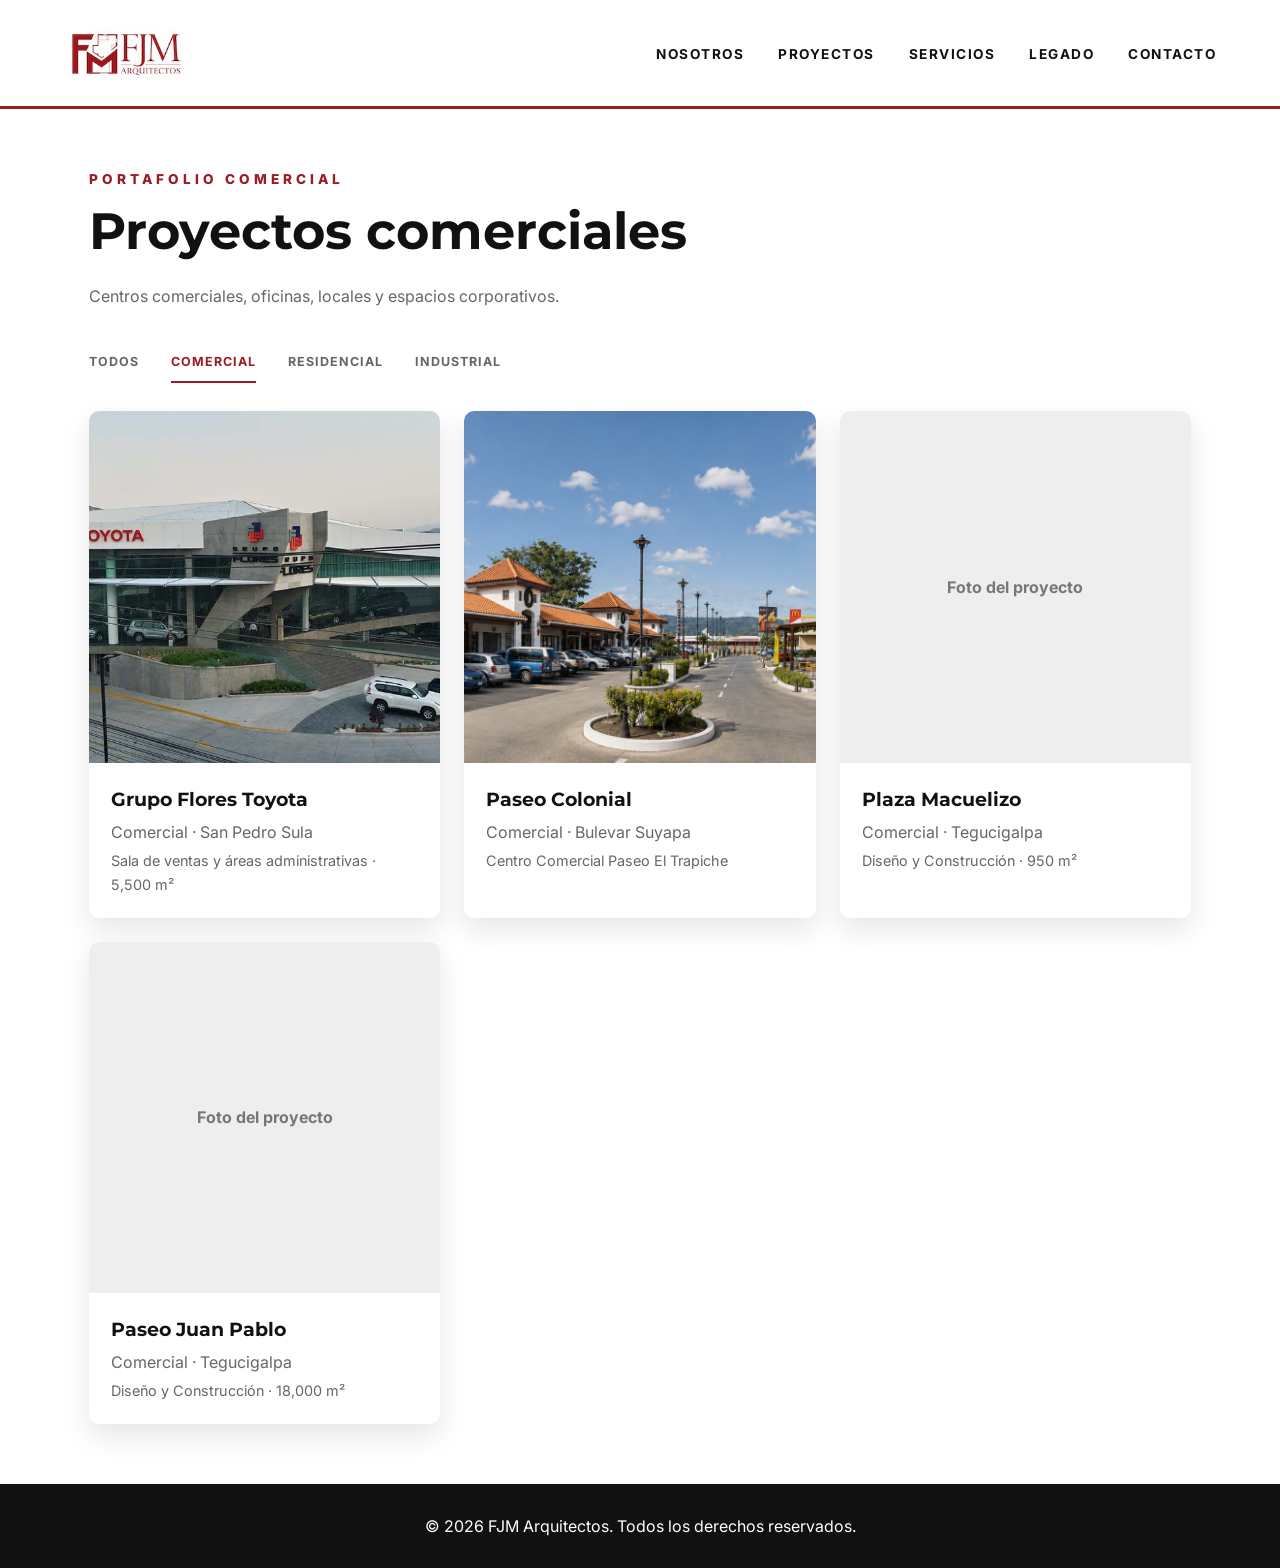
==== proyectos-comerciales.html @ feabc7e6 "Add files via upload" ====
<!DOCTYPE html>
<html lang="es">
<head>
  <meta charset="UTF-8" />
  <meta name="viewport" content="width=device-width, initial-scale=1.0" />
  <title>Proyectos Comerciales | FJM Arquitectos</title>
  <link rel="stylesheet" href="styles.css?v=32" />
</head>

<body>
<header class="header">
  <nav class="navbar">
    <a href="index.html#inicio" class="logo">
      <img src="fjmlogo2.jpg" alt="FJM Arquitectos">
    </a>

    <button class="menu-btn" id="menuBtn">☰</button>

    <ul class="nav-links" id="navLinks">
      <li><a href="index.html#nosotros">Nosotros</a></li>
      <li><a href="index.html#proyectos">Proyectos</a></li>
      <li><a href="index.html#servicios">Servicios</a></li>
      <li><a href="index.html#legado">Legado</a></li>
      <li><a href="index.html#contacto">Contacto</a></li>
    </ul>
  </nav>
</header>

<main>
<section class="section project-section">
  <p class="eyebrow">Portafolio comercial</p>
  <h2>Proyectos comerciales</h2>
  <p class="project-intro">Centros comerciales, oficinas, locales y espacios corporativos.</p>

  <div class="filters">
    <a class="filter-btn " href="proyectos.html">Todos</a>
    <a class="filter-btn active" href="proyectos-comerciales.html">Comercial</a>
    <a class="filter-btn " href="proyectos-residenciales.html">Residencial</a>
    <a class="filter-btn " href="proyectos-industriales.html">Industrial</a>
  </div>

  <div class="project-grid">
    <article class="project-card">
      <div class="project-image"><img src="toyota sps-Fotografia.jpg" alt="Grupo Flores Toyota"></div>
      <div class="project-info">
        <h3>Grupo Flores Toyota</h3>
        <p>Comercial · San Pedro Sula</p>
        <span>Sala de ventas y áreas administrativas · 5,500 m²</span>
      </div>
    </article>

    <article class="project-card">
      <div class="project-image"><img src="paseo.png" alt="Paseo Colonial"></div>
      <div class="project-info">
        <h3>Paseo Colonial</h3>
        <p>Comercial · Bulevar Suyapa</p>
        <span>Centro Comercial Paseo El Trapiche</span>
      </div>
    </article>

    <article class="project-card">
      <div class="project-image placeholder">Foto del proyecto</div>
      <div class="project-info">
        <h3>Plaza Macuelizo</h3>
        <p>Comercial · Tegucigalpa</p>
        <span>Diseño y Construcción · 950 m²</span>
      </div>
    </article>

    <article class="project-card">
      <div class="project-image placeholder">Foto del proyecto</div>
      <div class="project-info">
        <h3>Paseo Juan Pablo</h3>
        <p>Comercial · Tegucigalpa</p>
        <span>Diseño y Construcción · 18,000 m²</span>
      </div>
    </article>

  </div>
</section>
</main>

<footer>
  <p>© 2026 FJM Arquitectos. Todos los derechos reservados.</p>
</footer>

<script src="script.js?v=8"></script>
</body>
</html>
---- styles.css ----
@import url('https://fonts.googleapis.com/css2?family=Montserrat:wght@400;500;600;700;800&family=Inter:wght@400;500;600&display=swap');

* {
  box-sizing: border-box;
  margin: 0;
  padding: 0;
}

:root {
  --dark: #111111;
  --gray: #666666;
  --red: #9b1c24;
  --red-dark: #7e151c;
}

html {
  scroll-behavior: smooth;
}

body {
  font-family: 'Inter', Arial, sans-serif;
  color: var(--dark);
  background: white;
  line-height: 1.5;
}

.header {
  position: sticky;
  top: 0;
  z-index: 100;
  background: white;
  border-bottom: 3px solid var(--red);
}

.navbar {
  max-width: 1200px;
  margin: auto;
  padding: 18px 24px;
  display: flex;
  align-items: center;
  justify-content: space-between;
}

.logo img {
  height: 70px;
  width: auto;
  display: block;
}

.nav-links {
  display: flex;
  gap: 34px;
  list-style: none;
}

.nav-links a {
  color: var(--dark);
  text-decoration: none;
  font-size: 0.85rem;
  font-weight: 700;
  letter-spacing: 1.5px;
  text-transform: uppercase;
}

.nav-links a:hover {
  color: var(--red);
}

.menu-btn {
  display: none;
  font-size: 1.8rem;
  background: none;
  border: none;
}

.hero {
  min-height: 88vh;
  display: flex;
  align-items: center;
  padding: 90px 24px;
  background:
    linear-gradient(rgba(0,0,0,.55), rgba(0,0,0,.55)),
    url("toyota sps-Fotografia.jpg");
  background-size: cover;
  background-position: center;
  color: white;
}

.hero-content {
  max-width: 850px;
  margin-left: 12%;
  text-align: left;
}

.eyebrow {
  text-transform: uppercase;
  letter-spacing: 4px;
  color: var(--red);
  font-size: 0.85rem;
  font-weight: 800;
  margin-bottom: 18px;
}

h1, h2, h3, h4 {
  font-family: 'Montserrat', Arial, sans-serif;
}

h1 {
  font-size: clamp(2.8rem, 6vw, 5.2rem);
  line-height: 1.05;
  margin-bottom: 24px;
  font-weight: 800;
}

h2 {
  font-size: clamp(2rem, 4vw, 3.5rem);
  line-height: 1.1;
  margin-bottom: 24px;
}

.hero p {
  max-width: 650px;
  margin: 0 0 30px;
  font-size: 1.05rem;
}

.btn {
  display: inline-block;
  padding: 14px 28px;
  text-decoration: none;
  font-weight: 800;
  margin: 6px 12px 6px 0;
  text-transform: uppercase;
  letter-spacing: 1px;
  font-size: 0.85rem;
}

.primary {
  background: var(--red);
  color: white;
}

.primary:hover {
  background: var(--red-dark);
}

.secondary {
  border: 2px solid white;
  color: white;
}

.secondary:hover {
  background: white;
  color: var(--red);
}

.stats {
  max-width: 1150px;
  margin: -50px auto 70px;
  padding: 0 24px;
  display: grid;
  grid-template-columns: repeat(4, 1fr);
  gap: 18px;
  position: relative;
}

.stats div {
  background: white;
  padding: 28px;
  border-radius: 14px;
  box-shadow: 0 10px 30px rgba(0,0,0,.12);
  border-top: 4px solid var(--red);
}

.stats h2 {
  color: var(--red);
  margin-bottom: 6px;
}

.section {
  max-width: 1150px;
  margin: auto;
  padding: 60px 24px;
}

#nosotros,
#proyectos,
#servicios,
#legado,
#contacto {
  scroll-margin-top: 110px;
}

.split {
  display: grid;
  grid-template-columns: 1fr 1fr;
  gap: 60px;
}

.section p {
  margin-bottom: 14px;
}

.vision-box {
  margin-top: 70px;
  padding: 40px;
  border-left: 4px solid var(--red);
  background: #f7f7f7;
  max-width: 850px;
}

.vision-box h3 {
  font-size: 2rem;
  margin-bottom: 16px;
}

/* PROYECTOS */

.project-intro {
  max-width: 520px;
  color: var(--gray);
}

.filters {
  margin: 35px 0 28px;
}

.filters a,
.filters a:link,
.filters a:visited,
.filters a:hover,
.filters a:active {
  text-decoration: none !important;
}

.filter-btn {
  display: inline-block;
  border: none;
  background: transparent;
  padding: 10px 0;
  margin-right: 28px;
  cursor: pointer;
  font-weight: 700;
  color: var(--gray);
  letter-spacing: 1px;
  text-transform: uppercase;
  font-size: 0.78rem;
  text-decoration: none !important;
  border-bottom: 2px solid transparent;
  transition: color 0.25s ease, border-color 0.25s ease;
}

.filter-btn:hover,
.filter-btn.active {
  color: var(--red);
  border-bottom: 2px solid var(--red);
}

.project-grid {
  display: grid;
  grid-template-columns: repeat(auto-fit, minmax(300px, 1fr));
  gap: 24px;
  align-items: stretch;
}

.project-card {
  background: white;
  border-radius: 10px;
  overflow: hidden;
  box-shadow: 0 12px 28px rgba(0,0,0,.10);
  transition: transform 0.3s ease, box-shadow 0.3s ease;
  height: 100%;
}

.project-card:hover {
  transform: translateY(-7px);
  box-shadow: 0 18px 38px rgba(0,0,0,.16);
}

.project-image {
  width: 100%;
  aspect-ratio: 1 / 1;
  background: #eeeeee;
  display: flex;
  align-items: center;
  justify-content: center;
  color: #777;
  font-weight: 700;
  overflow: hidden;
}

.project-image img {
  width: 100%;
  height: 100%;
  object-fit: cover;
  cursor: pointer;
  display: block;
  transition: transform 0.4s ease, filter 0.4s ease;
}

.project-card:hover .project-image img {
  transform: scale(1.06);
  filter: brightness(1.04);
}

.project-info {
  padding: 22px;
}

.project-info h3 {
  font-size: 1.2rem;
  margin-bottom: 6px;
  color: var(--dark);
}

.project-info p {
  color: var(--gray);
  margin-bottom: 4px;
}

.project-info span {
  color: var(--gray);
  font-size: 0.9rem;
}

.more-projects {
  text-align: center;
  margin-top: 40px;
}

/* SERVICIOS */

.dark {
  max-width: none;
  background: var(--dark);
  color: white;
}

.dark > * {
  max-width: 1150px;
  margin-left: auto;
  margin-right: auto;
}

.service-grid {
  display: grid;
  grid-template-columns: repeat(5, 1fr);
  gap: 18px;
}

.service-grid div {
  background: rgba(255,255,255,.08);
  padding: 22px;
  border-radius: 12px;
  border-top: 3px solid var(--red);
}

.service-grid h3 {
  font-size: 1.1rem;
}

.service-grid p {
  font-size: 0.95rem;
}

/* LEGADO */

.timeline {
  display: grid;
  grid-template-columns: repeat(3, 1fr);
  gap: 22px;
  margin-top: 30px;
}

.timeline div {
  border-left: 3px solid var(--red);
  padding-left: 20px;
}

.timeline span {
  font-size: 2rem;
  font-weight: bold;
  color: var(--red);
}

/* CONTACTO */

.contact {
  text-align: center;
}

.contact .btn {
  margin-top: 20px;
}

footer {
  text-align: center;
  padding: 30px;
  background: var(--dark);
  color: white;
}

/* LIGHTBOX */

.lightbox {
  display: none;
  position: fixed;
  z-index: 9999;
  inset: 0;
  width: 100%;
  height: 100%;
  background: rgba(0,0,0,.9);
  justify-content: center;
  align-items: center;
}

.lightbox-content {
  max-width: 90%;
  max-height: 90%;
  border-radius: 8px;
  animation: zoom .25s ease;
}

.close {
  position: absolute;
  top: 25px;
  right: 40px;
  color: white;
  font-size: 45px;
  cursor: pointer;
  font-weight: bold;
}

@keyframes zoom {
  from {
    transform: scale(.8);
    opacity: 0;
  }

  to {
    transform: scale(1);
    opacity: 1;
  }
}

/* RESPONSIVE */

@media (max-width: 850px) {
  .menu-btn {
    display: block;
  }

  .nav-links {
    display: none;
    position: absolute;
    top: 100px;
    left: 0;
    right: 0;
    background: white;
    flex-direction: column;
    padding: 24px;
  }

  .nav-links.show {
    display: flex;
  }

  .hero-content {
    margin-left: 0;
    text-align: center;
  }

  .hero p {
    margin-left: auto;
    margin-right: auto;
  }

  .stats,
  .split,
  .service-grid,
  .timeline {
    grid-template-columns: 1fr;
  }

  .project-grid {
    grid-template-columns: 1fr;
  }

  .stats {
    margin-top: 20px;
  }

  .logo img {
    height: 55px;
  }
}
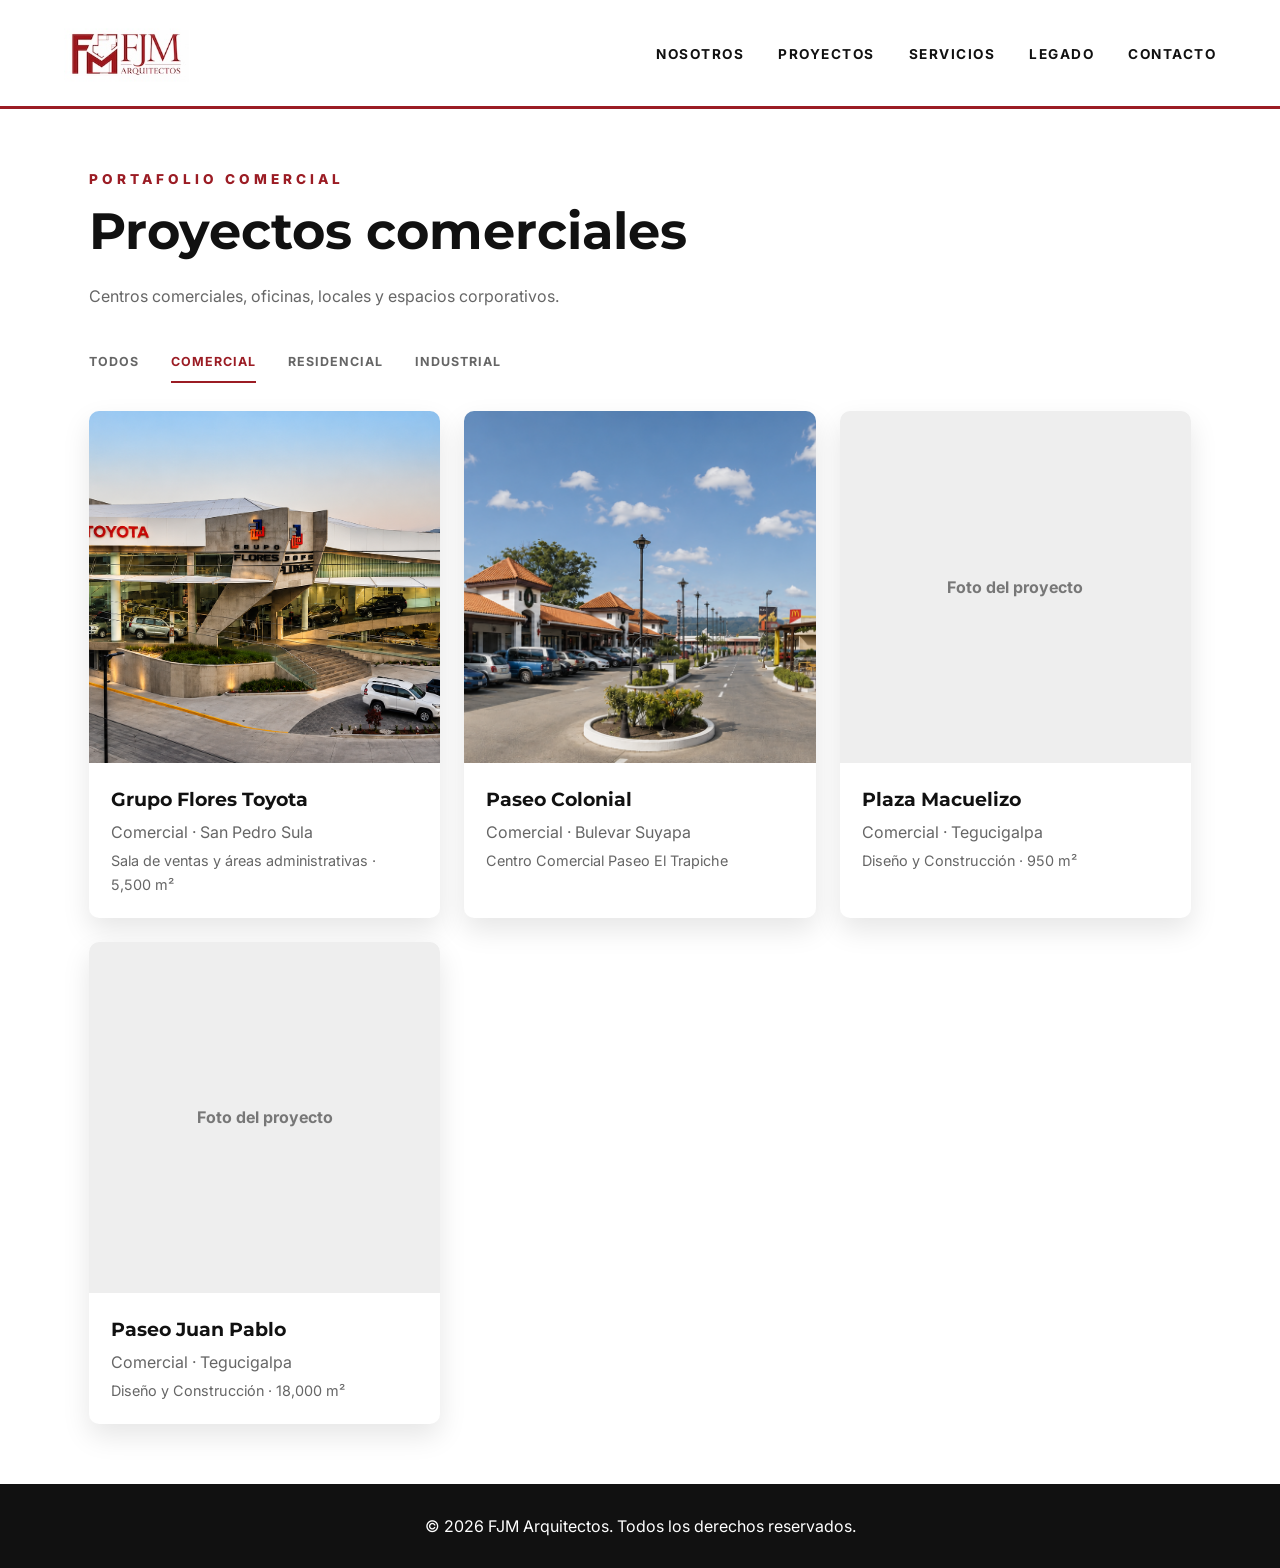
==== commit 2ff2be55: "Update project image for Grupo Flores Toyota" ====
--- a/proyectos-comerciales.html
+++ b/proyectos-comerciales.html
@@ -41,7 +41,7 @@
 
   <div class="project-grid">
     <article class="project-card">
-      <div class="project-image"><img src="toyota sps-Fotografia.jpg" alt="Grupo Flores Toyota"></div>
+      <div class="project-image"><img src="toyota.png" alt="Grupo Flores Toyota"></div>
       <div class="project-info">
         <h3>Grupo Flores Toyota</h3>
         <p>Comercial · San Pedro Sula</p>
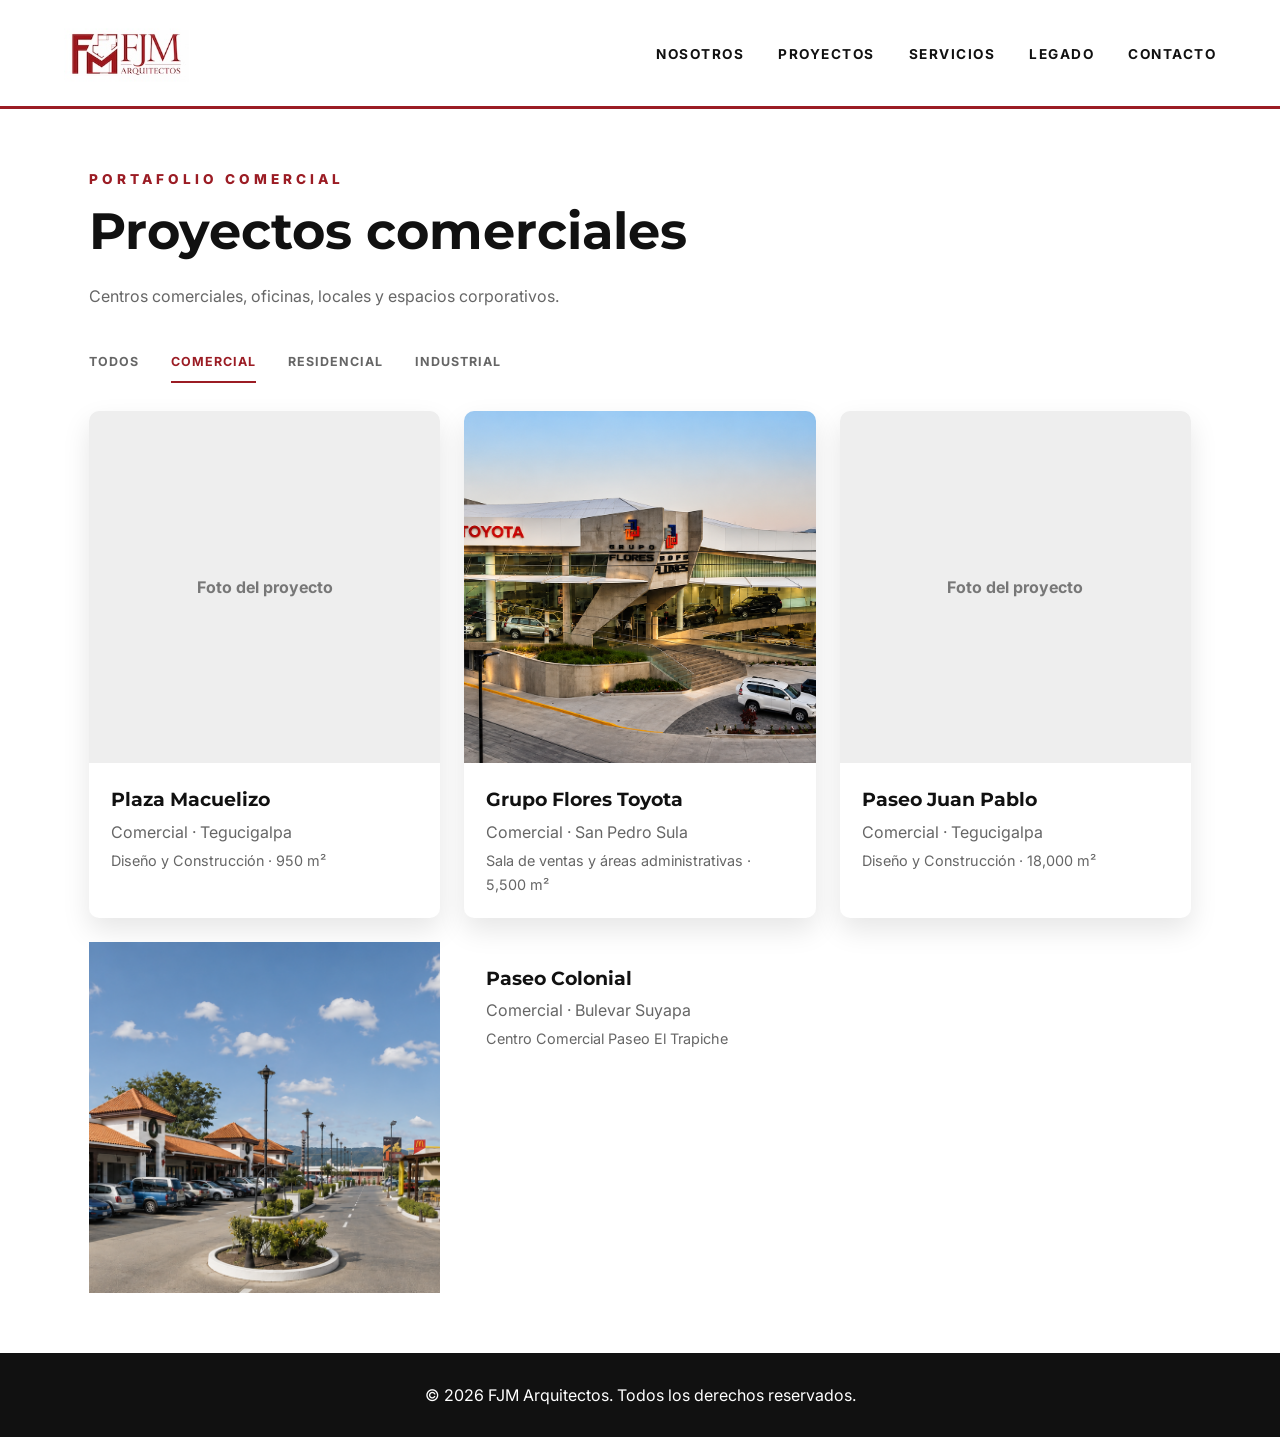
==== commit f45724f1: "Update project listings in proyectos-comerciales.html" ====
--- a/proyectos-comerciales.html
+++ b/proyectos-comerciales.html
@@ -33,15 +33,26 @@
   <p class="project-intro">Centros comerciales, oficinas, locales y espacios corporativos.</p>
 
   <div class="filters">
-    <a class="filter-btn " href="proyectos.html">Todos</a>
+    <a class="filter-btn" href="proyectos.html">Todos</a>
     <a class="filter-btn active" href="proyectos-comerciales.html">Comercial</a>
-    <a class="filter-btn " href="proyectos-residenciales.html">Residencial</a>
-    <a class="filter-btn " href="proyectos-industriales.html">Industrial</a>
+    <a class="filter-btn" href="proyectos-residenciales.html">Residencial</a>
+    <a class="filter-btn" href="proyectos-industriales.html">Industrial</a>
   </div>
 
   <div class="project-grid">
+       <article class="project-card">
+      <div class="project-image placeholder">Foto del proyecto</div>
+      <div class="project-info">
+        <h3>Plaza Macuelizo</h3>
+        <p>Comercial · Tegucigalpa</p>
+        <span>Diseño y Construcción · 950 m²</span>
+      </div>
+    </article>
+    
     <article class="project-card">
-      <div class="project-image"><img src="toyota.png" alt="Grupo Flores Toyota"></div>
+      <div class="project-image">
+        <img src="toyota.png" alt="Grupo Flores Toyota" class="clickable-project-img">
+      </div>
       <div class="project-info">
         <h3>Grupo Flores Toyota</h3>
         <p>Comercial · San Pedro Sula</p>
@@ -49,23 +60,6 @@
       </div>
     </article>
 
-    <article class="project-card">
-      <div class="project-image"><img src="paseo.png" alt="Paseo Colonial"></div>
-      <div class="project-info">
-        <h3>Paseo Colonial</h3>
-        <p>Comercial · Bulevar Suyapa</p>
-        <span>Centro Comercial Paseo El Trapiche</span>
-      </div>
-    </article>
-
-    <article class="project-card">
-      <div class="project-image placeholder">Foto del proyecto</div>
-      <div class="project-info">
-        <h3>Plaza Macuelizo</h3>
-        <p>Comercial · Tegucigalpa</p>
-        <span>Diseño y Construcción · 950 m²</span>
-      </div>
-    </article>
 
     <article class="project-card">
       <div class="project-image placeholder">Foto del proyecto</div>
@@ -73,17 +67,51 @@
         <h3>Paseo Juan Pablo</h3>
         <p>Comercial · Tegucigalpa</p>
         <span>Diseño y Construcción · 18,000 m²</span>
+        <article class="project-card">
       </div>
     </article>
-
+    
+          <div class="project-image">
+        <img src="paseo.png" alt="Paseo Colonial" class="clickable-project-img">
+      </div>
+      <div class="project-info">
+        <h3>Paseo Colonial</h3>
+        <p>Comercial · Bulevar Suyapa</p>
+        <span>Centro Comercial Paseo El Trapiche</span>
+      </div>
+    </article>
+   
   </div>
 </section>
 </main>
+
+<div id="projectModal">
+  <img id="projectModalImg" src="" alt="">
+</div>
 
 <footer>
   <p>© 2026 FJM Arquitectos. Todos los derechos reservados.</p>
 </footer>
 
 <script src="script.js?v=8"></script>
+
+<script>
+const projectModal = document.getElementById("projectModal");
+const projectModalImg = document.getElementById("projectModalImg");
+const clickableImages = document.querySelectorAll(".clickable-project-img");
+
+clickableImages.forEach(img => {
+  img.addEventListener("click", function () {
+    projectModalImg.src = this.src;
+    projectModal.classList.add("active");
+  });
+});
+
+projectModal.addEventListener("click", function () {
+  projectModal.classList.remove("active");
+  projectModalImg.src = "";
+});
+</script>
+
 </body>
 </html>
--- a/styles.css
+++ b/styles.css
@@ -73,21 +73,23 @@
   border: none;
 }
 
+/* HERO */
+
 .hero {
-  min-height: 88vh;
+  min-height: 75vh;
   display: flex;
   align-items: center;
   padding: 90px 24px;
   background:
-    linear-gradient(rgba(0,0,0,.55), rgba(0,0,0,.55)),
-    url("toyota sps-Fotografia.jpg");
+    linear-gradient(rgba(0,0,0,.38), rgba(0,0,0,.38)),
+    url("heroo.png");
   background-size: cover;
-  background-position: center;
+  background-position: 65% center;
   color: white;
 }
 
 .hero-content {
-  max-width: 850px;
+  max-width: 780px;
   margin-left: 12%;
   text-align: left;
 }
@@ -106,7 +108,7 @@
 }
 
 h1 {
-  font-size: clamp(2.8rem, 6vw, 5.2rem);
+  font-size: clamp(2.6rem, 5.5vw, 5rem);
   line-height: 1.05;
   margin-bottom: 24px;
   font-weight: 800;
@@ -154,6 +156,8 @@
   color: var(--red);
 }
 
+/* STATS */
+
 .stats {
   max-width: 1150px;
   margin: -50px auto 70px;
@@ -176,6 +180,8 @@
   color: var(--red);
   margin-bottom: 6px;
 }
+
+/* SECTIONS */
 
 .section {
   max-width: 1150px;
@@ -293,7 +299,7 @@
   width: 100%;
   height: 100%;
   object-fit: cover;
-  cursor: pointer;
+  cursor: zoom-in;
   display: block;
   transition: transform 0.4s ease, filter 0.4s ease;
 }
@@ -313,13 +319,16 @@
   color: var(--dark);
 }
 
-.project-info p {
-  color: var(--gray);
-  margin-bottom: 4px;
-}
-
+.project-info p,
 .project-info span {
   color: var(--gray);
+}
+
+.project-info p {
+  margin-bottom: 4px;
+}
+
+.project-info span {
   font-size: 0.9rem;
 }
 
@@ -402,23 +411,34 @@
 
 /* LIGHTBOX */
 
-.lightbox {
+.lightbox,
+.image-modal,
+#projectModal {
   display: none;
   position: fixed;
-  z-index: 9999;
+  z-index: 99999;
   inset: 0;
   width: 100%;
   height: 100%;
   background: rgba(0,0,0,.9);
   justify-content: center;
   align-items: center;
-}
-
-.lightbox-content {
+  padding: 35px;
+}
+
+.lightbox-content,
+.image-modal img,
+#projectModal img {
   max-width: 90%;
   max-height: 90%;
+  object-fit: contain;
   border-radius: 8px;
   animation: zoom .25s ease;
+}
+
+.image-modal.show,
+#projectModal.active {
+  display: flex;
 }
 
 .close {
@@ -465,6 +485,12 @@
     display: flex;
   }
 
+  .hero {
+    min-height: 78vh;
+    background-position: center;
+    padding: 80px 24px;
+  }
+
   .hero-content {
     margin-left: 0;
     text-align: center;
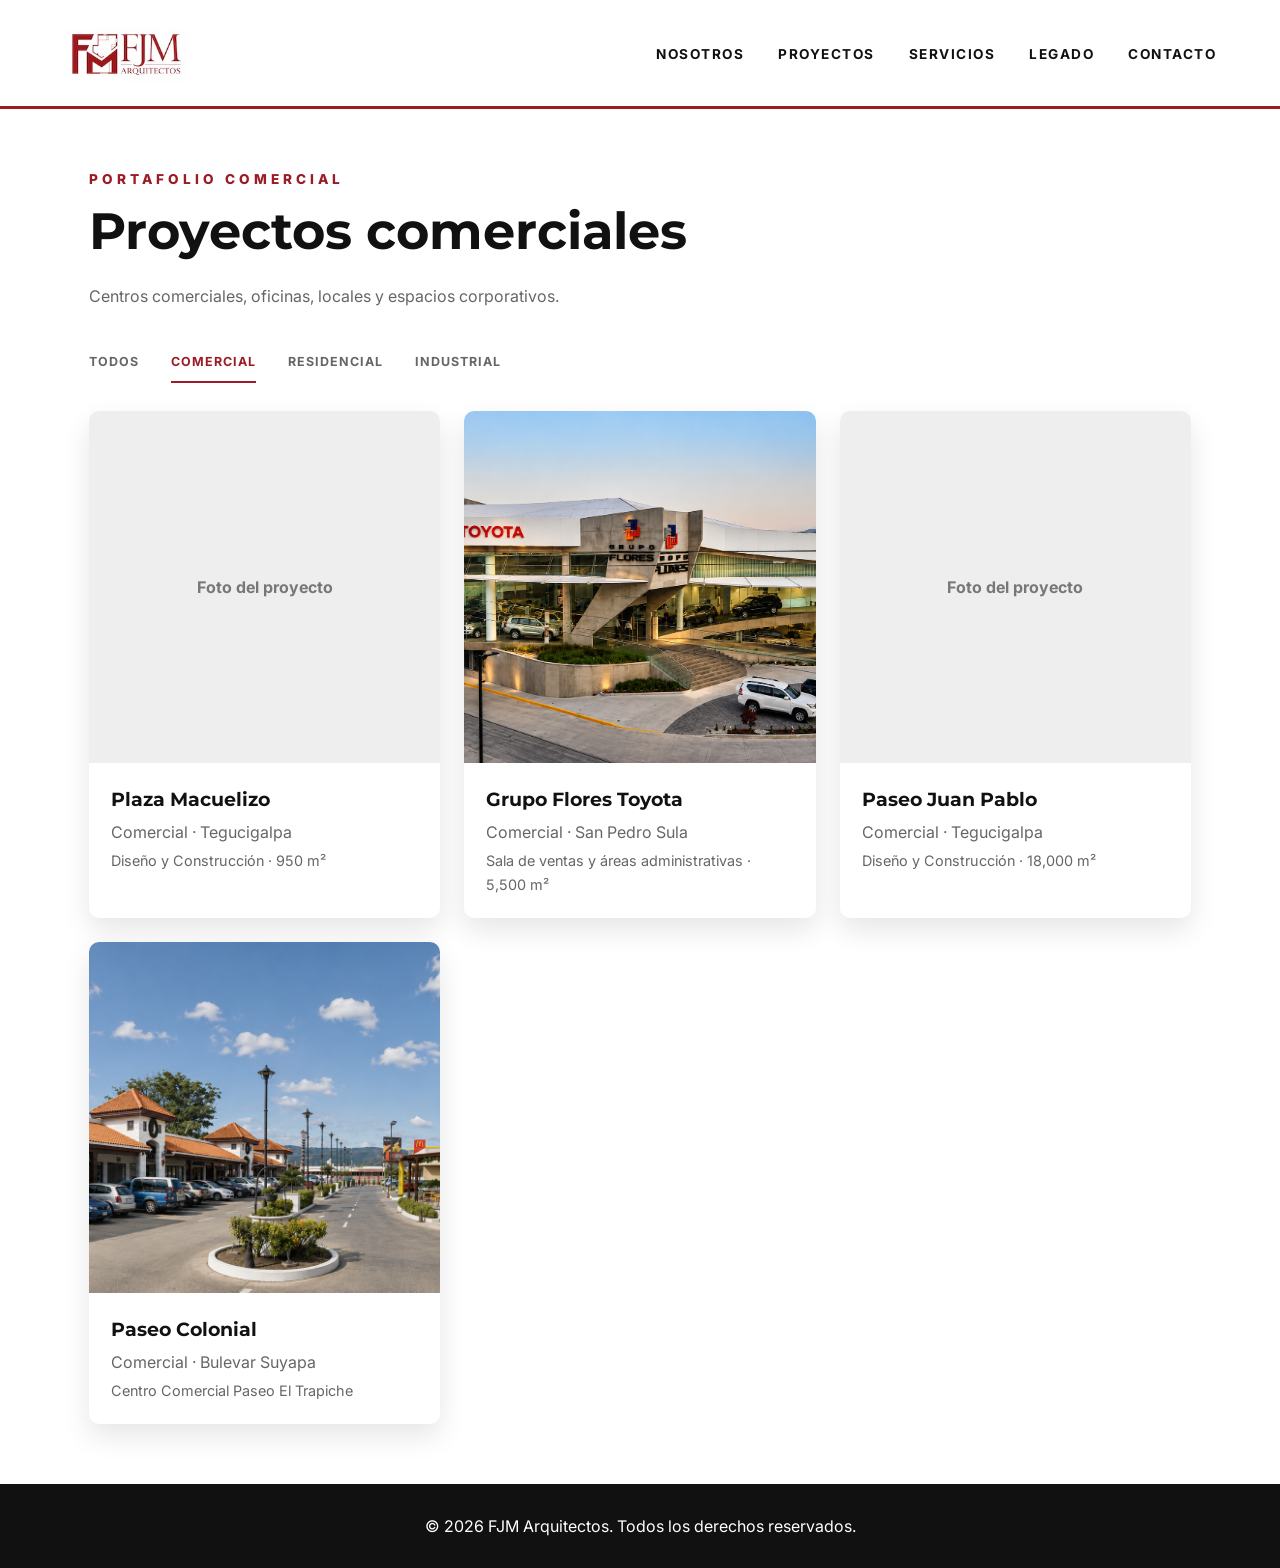
==== commit 6ef8e680: "Move project-card article to correct position" ====
--- a/proyectos-comerciales.html
+++ b/proyectos-comerciales.html
@@ -67,10 +67,10 @@
         <h3>Paseo Juan Pablo</h3>
         <p>Comercial · Tegucigalpa</p>
         <span>Diseño y Construcción · 18,000 m²</span>
-        <article class="project-card">
       </div>
     </article>
-    
+          
+    <article class="project-card">
           <div class="project-image">
         <img src="paseo.png" alt="Paseo Colonial" class="clickable-project-img">
       </div>
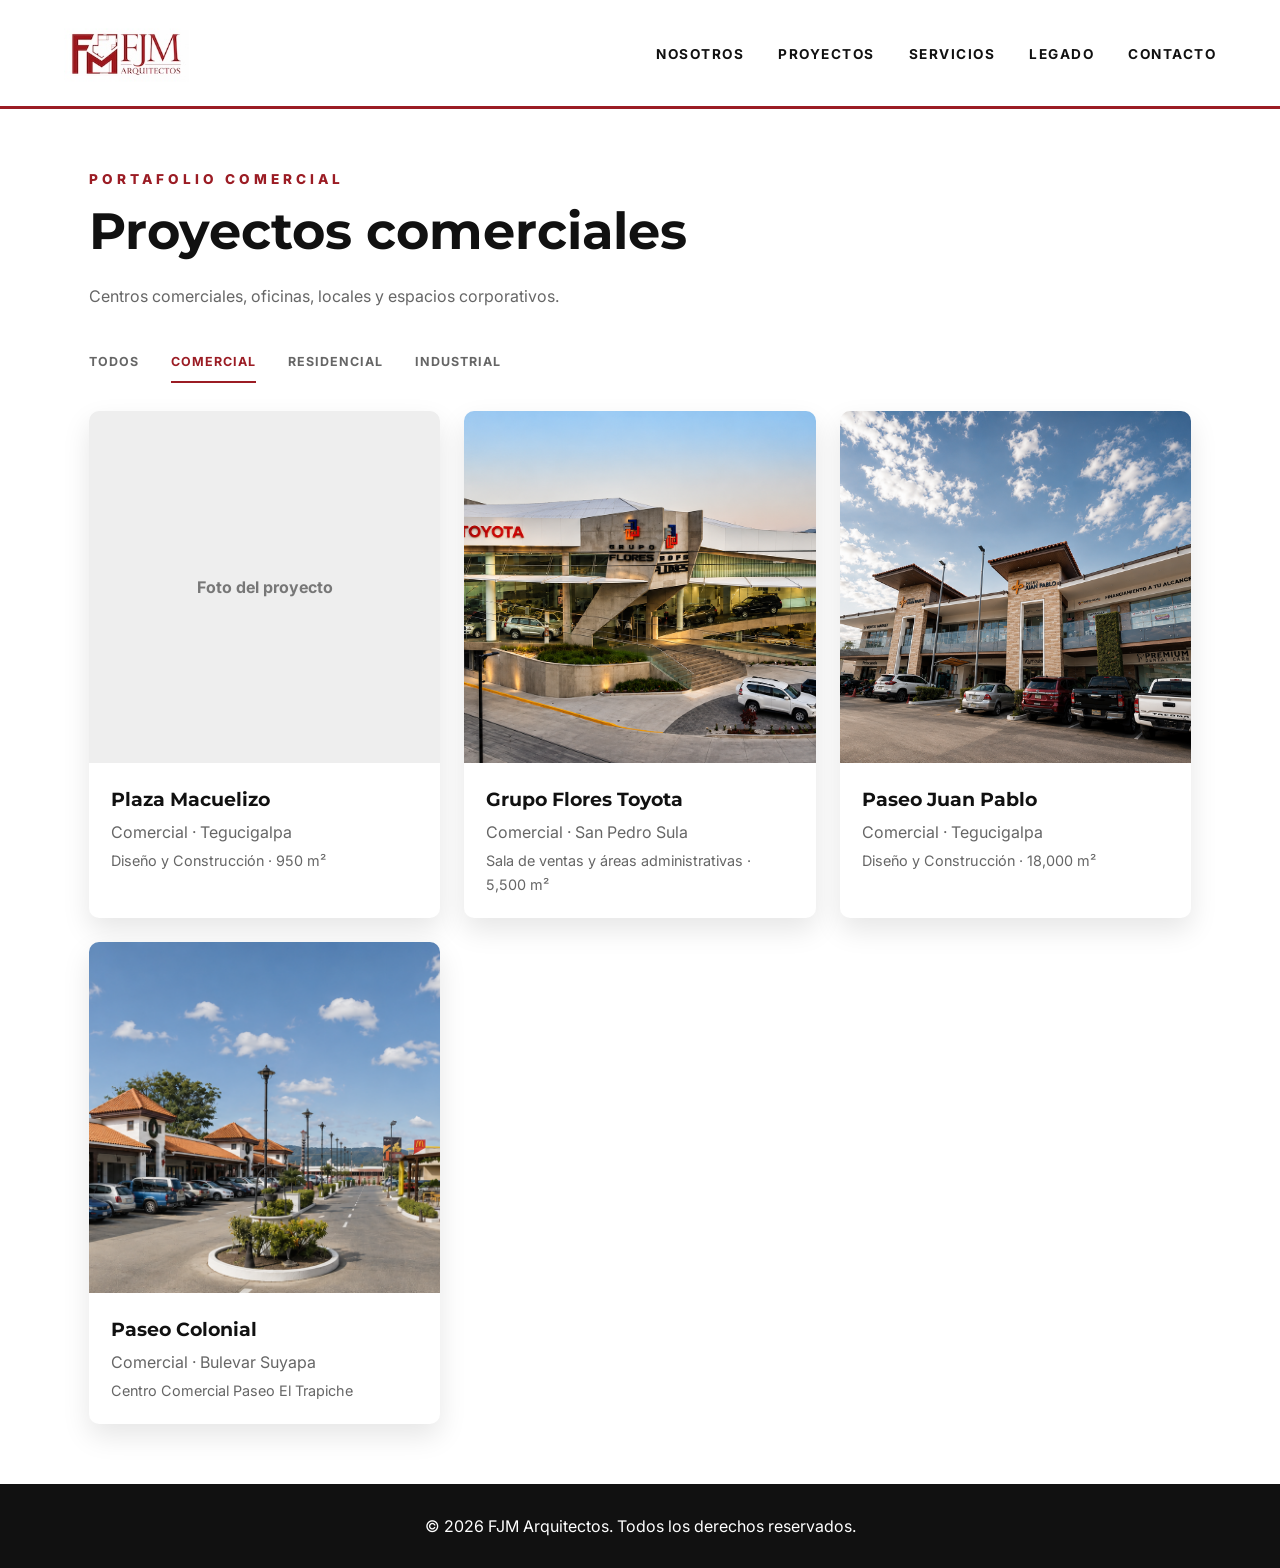
==== commit f5396ea7: "Update Paseo Juan Pablo project card with image Replaced placeholder image with actual image for Pas" ====
--- a/proyectos-comerciales.html
+++ b/proyectos-comerciales.html
@@ -60,15 +60,16 @@
       </div>
     </article>
 
-
-    <article class="project-card">
-      <div class="project-image placeholder">Foto del proyecto</div>
-      <div class="project-info">
-        <h3>Paseo Juan Pablo</h3>
-        <p>Comercial · Tegucigalpa</p>
-        <span>Diseño y Construcción · 18,000 m²</span>
-      </div>
-    </article>
+        <article class="project-card" data-category="comercial">
+          <div class="project-image">
+            <img src="sanpablo.png" alt="Paseo Juan Pablo">
+          </div>
+          <div class="project-info">
+            <h3>Paseo Juan Pablo</h3>
+            <p>Comercial · Tegucigalpa</p>
+            <span>Diseño y Construcción · 18,000 m²</span>
+          </div>
+        </article>
           
     <article class="project-card">
           <div class="project-image">
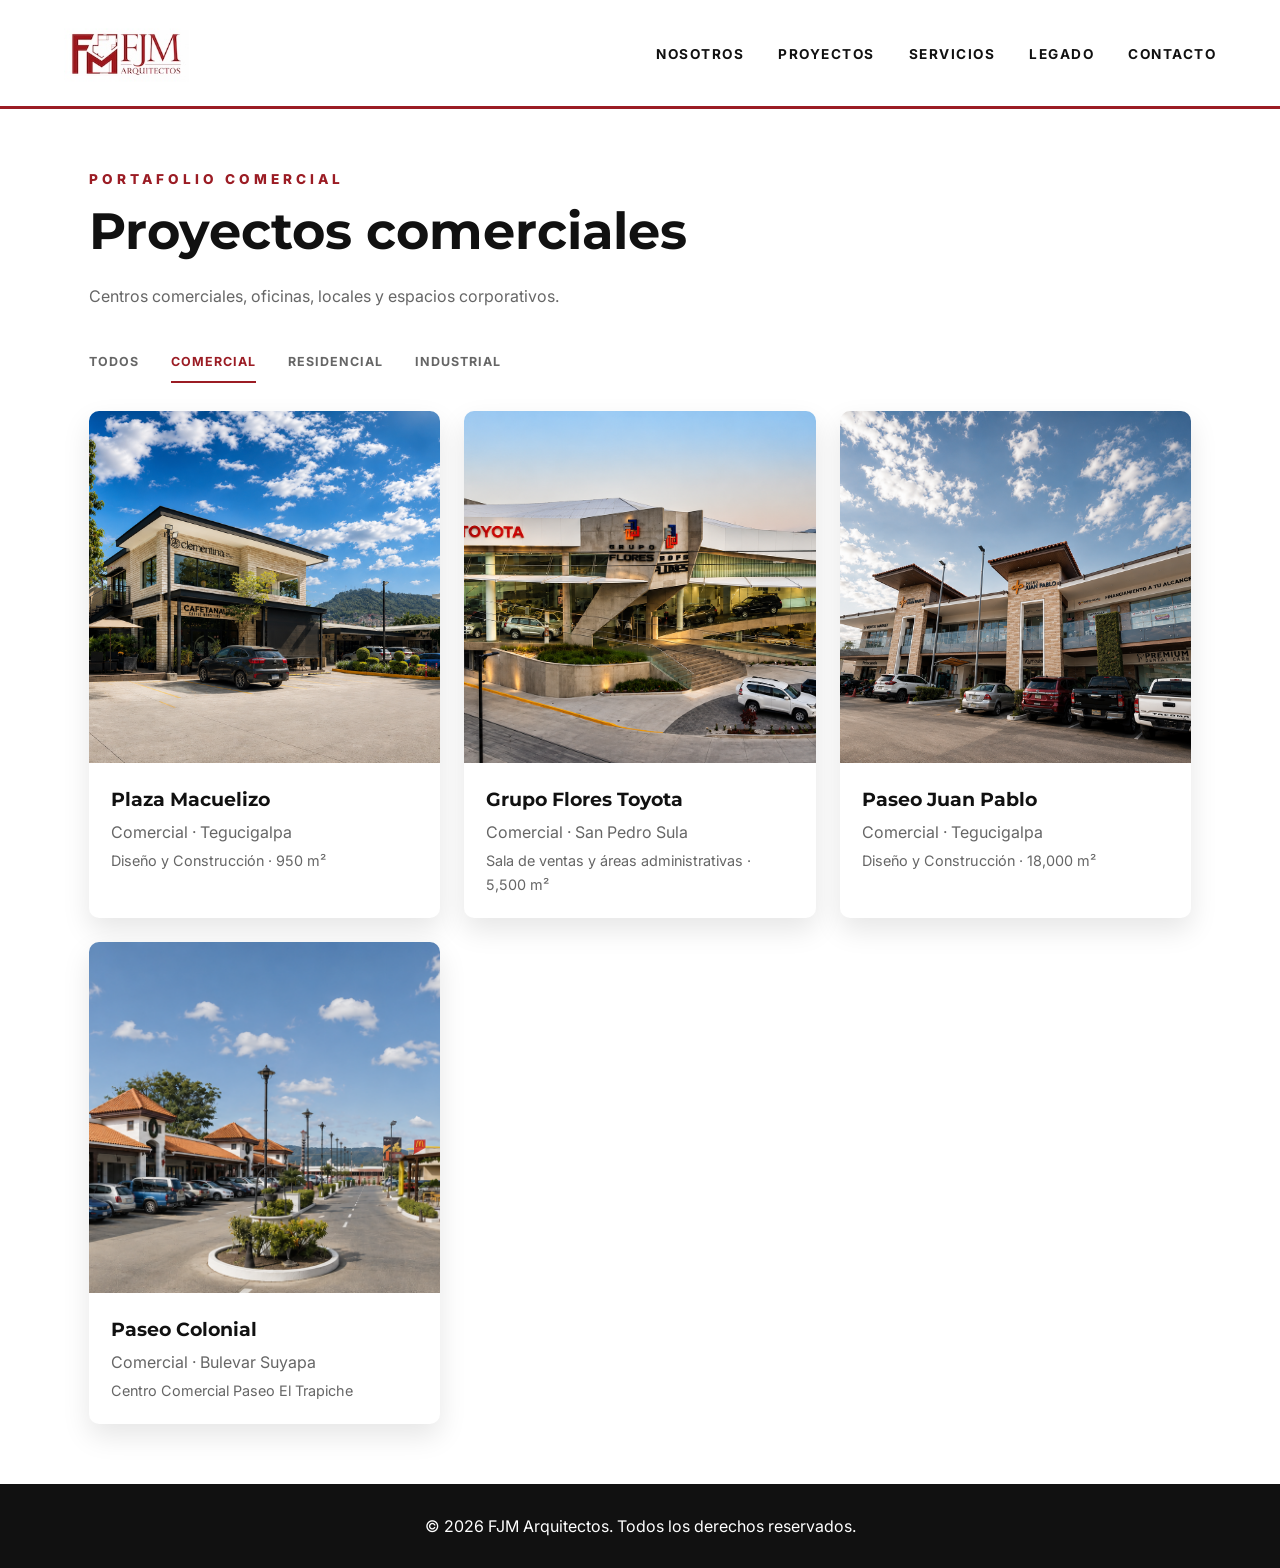
==== commit 9c9b9bbd: "Add project images to proyectos-comerciales.html" ====
--- a/proyectos-comerciales.html
+++ b/proyectos-comerciales.html
@@ -40,14 +40,17 @@
   </div>
 
   <div class="project-grid">
-       <article class="project-card">
-      <div class="project-image placeholder">Foto del proyecto</div>
+          <article class="project-card">
+      <div class="project-image">
+        <img src="macuelizo.png" alt="Plaza Macuelizo" class="clickable-project-img">
+      </div>
       <div class="project-info">
         <h3>Plaza Macuelizo</h3>
         <p>Comercial · Tegucigalpa</p>
         <span>Diseño y Construcción · 950 m²</span>
       </div>
     </article>
+    
     
     <article class="project-card">
       <div class="project-image">
@@ -62,7 +65,7 @@
 
         <article class="project-card" data-category="comercial">
           <div class="project-image">
-            <img src="sanpablo.png" alt="Paseo Juan Pablo">
+        <img src="sanpablo.png" alt="Paseo Juan Pablo" class="clickable-project-img">
           </div>
           <div class="project-info">
             <h3>Paseo Juan Pablo</h3>
